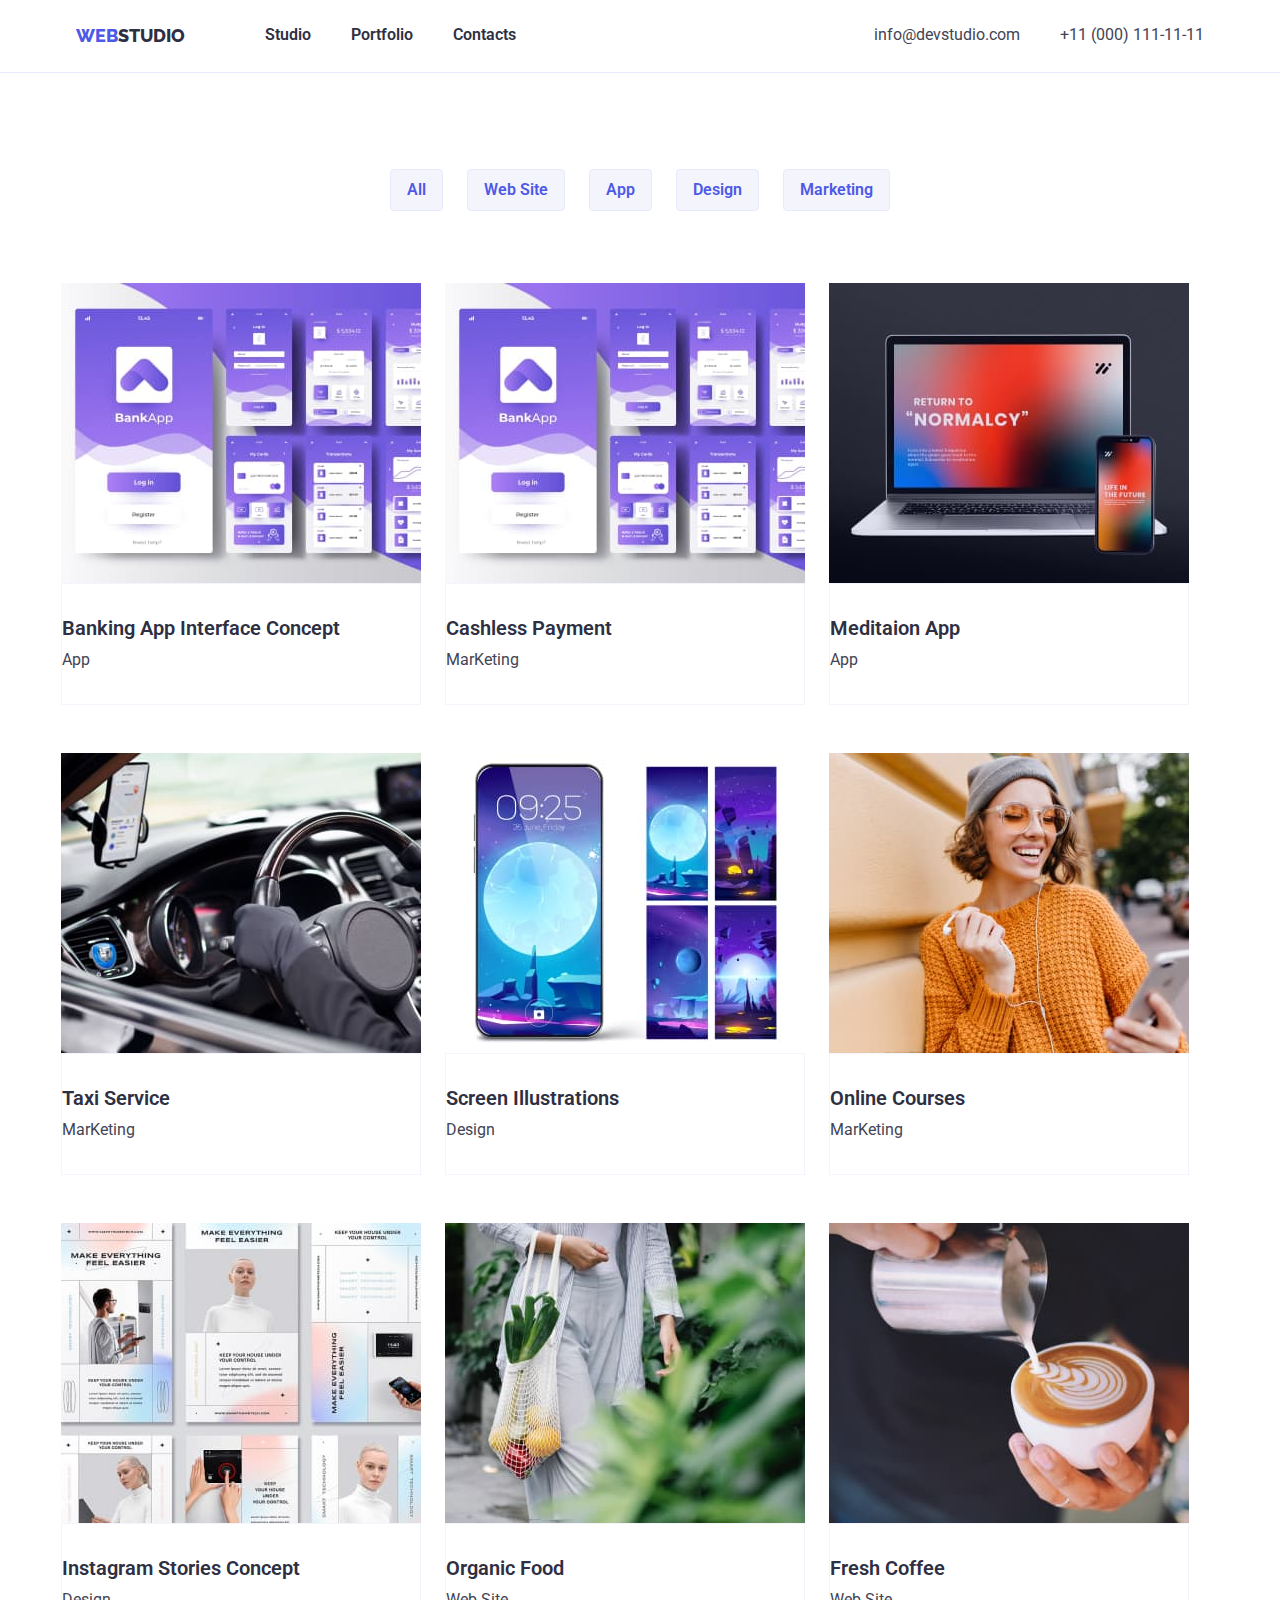
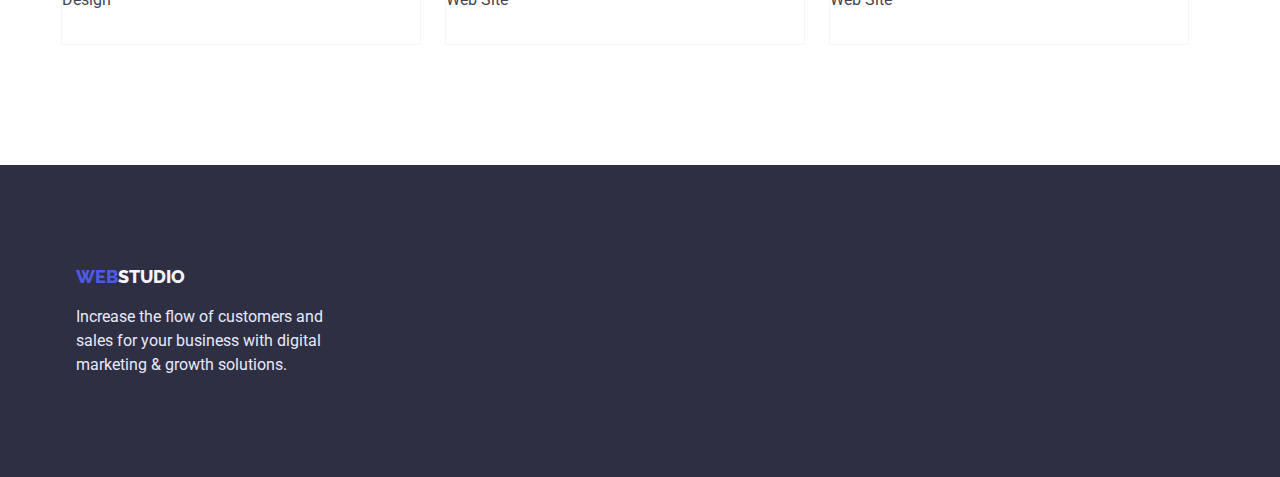
==== portfolio.html @ b28da917 "did homework 3" ====
<!DOCTYPE html>
<html lang="en">
<head>
    <meta charset="UTF-8">
    <meta http-equiv="X-UA-Compatible" content="IE=edge">
    <meta name="viewport" content="width=device-width, initial-scale=1.0">
    <title>Portfolio</title>
    <link href="https://fonts.googleapis.com/css2?family=Raleway:wght@700&family=Roboto:wght@400;500;700;900&display=swap" rel="stylesheet">
    <link rel="stylesheet" href="https://cdnjs.cloudflare.com/ajax/libs/modern-normalize/1.1.0/modern-normalize.min.css">
    <link rel="stylesheet" href="./css/styles.css">
</head>
<body>
<!-- Header -->
<header>
    <div class="container">
        <a class="logo" href=""><span class="logo-first-word">web</span><span class="logo-second-word">studio</span></a>
    <nav>
        <ul class="nav-list">
            <li><a class="nav-list-link" href="./index.html">Studio</a></li>
            <li><a class="nav-list-link portfolio-nav" href="./portfolio.html">Portfolio</a></li>
            <li><a class="nav-list-link" href="">Contacts</a></li>
        </ul>
    </nav>
    <ul class="contacts">
        <li><a class="contact mail" href="mailto:info@devstudio.com">info@devstudio.com</a></li>
        <li><a class="contact" href="tel:+110001111111">+11 (000) 111-11-11</a></li>
    </ul>
    </div>
</header>
<main>
    <!-- Section -->
    <section class="portfolio">
        <div class="container">
        <h1 class="title-portfolio">Portfolio of our work</h1>
        <!-- Filter -->
        <ul class="filter-list">
            <li><form><button class="filter-button" type="button">All</button></form></li>
            <li><form><button class="filter-button" type="button">Web Site</button></form></li>
            <li><form><button class="filter-button" type="button">App</button></form></li>
            <li><form><button class="filter-button" type="button">Design</button></form></li>
            <li><form><button class="filter-button" type="button">Marketing</button></form></li>
        </ul>
        </div>
        <!-- Project Cards -->
        <div class="container">
        <ul class="project-cards-list">
            <li>
                <a class="project-card" href=""><img src="./images/Project-Card-1.jpg" alt="App" width="360" height="300"></a>
                <div class="buttom-part-card">
                <h2 class="project-title">Banking App Interface Concept</h2>
                <p class="project-type">App</p>
                </div>
            </li>
            <li>
                <a class="project-card" href=""><img src="./images/Project-Card-1.jpg" alt="MarKeting" width="360" height="300"></a>
                <div class="buttom-part-card">
                <h2 class="project-title">Cashless Payment</h2>
                <p class="project-type">MarKeting</p>
                </div>
            </li>
            <li>
                <a class="project-card" href=""><img src="./images/Project-Card-3.jpg" alt="App" width="360" height="300"></a>
                <div class="buttom-part-card">
                <h2 class="project-title">Meditaion App</h2>
                <p class="project-type">App</p>
                </div>
            </li>
            <li>
                <a class="project-card" href=""><img src="./images/Project-Card-4.jpg" alt="MarKeting" width="360" height="300"></a>
                <div class="buttom-part-card">
                <h2 class="project-title">Taxi Service</h2>
                <p class="project-type">MarKeting</p>
                </div>
            </li>
            <li>
                <a class="project-card" href=""><img src="./images/Project-Card-5.jpg" alt="Design" width="360" height="300"></a>
                <div class="buttom-part-card">
                <h2 class="project-title">Screen Illustrations</h2>
                <p class="project-type">Design</p>
                </div>
            </li>
            <li>
                <a class="project-card" href=""><img src="./images/Project-Card-6.jpg" alt="MarKeting" width="360" height="300"></a>
                <div class="buttom-part-card">
                <h2 class="project-title">Online Courses</h2>
                <p class="project-type">MarKeting</p>
                </div>
            </li>
            <li>
                <a class="project-card" href=""><img src="./images/Project-Card-7.jpg" alt="Design" width="360" height="300"></a>
                <div class="buttom-part-card">
                <h2 class="project-title">Instagram Stories Concept</h2>
                <p class="project-type">Design</p>
                </div>
            </li>
            <li>
                <a class="project-card" href=""><img src="./images/Project-Card-8.jpg" alt="Web Site" width="360" height="300"></a>
                <div class="buttom-part-card">
                <h2 class="project-title">Organic Food</h2>
                <p class="project-type">Web Site</p>
                </div>
            </li>
            <li>
                <a class="project-card" href=""><img src="./images/Project-Card-9.jpg" alt="Web Site" width="360" height="300"></a>
                <div class="buttom-part-card">
                <h2 class="project-title">Fresh Coffee</h2>
                <p class="project-type">Web Site</p>
                </div>
            </li>
        </ul>
        </div>
    </section>
</main>
<!-- Footer -->
<footer class="footer">
    <div class="container">
    <a class="logo" href=""><span class="logo-first-word">web</span><span class="logo-second-word-footer">studio</span></a>
    <p class="text-footer"> 
        Increase the flow of customers and sales for your business with digital marketing & growth solutions.
    </p>
    </div>
</footer>
</body>
</html>
---- css/styles.css ----
*,
*::before,
*::after {
    box-sizing: inherit;
}

:root {
--primary-text-color: #434455;
--title-text-color: #2E2F42;
--accent-color: #4D5AE5;
--primary-background-color:#FFFFFF;
--secondary-background-color: #2E2F42;
--primary-color-button: #FFFFFF;
}
body {
margin: 0;
background-color: var(--primary-background-color);
color: var(--primary-text-color);
font-family: Roboto, sans-serif;
font-weight: 400;
}
img {
    display: block;
}
h1, h2, h3, p {
    margin: 0;
}
ul {
    padding: 0;
    margin: 0;
}
.container {
width: 1158px;
margin-left: auto;
margin-right: auto;
padding-left: 15px;
padding-right: 15px;
}
header {
border-bottom: 1px solid #E7E9FC;
}
header .container {
display: flex;
flex-direction: main-start;
padding-top: 24px;
padding-bottom: 24px;
}
section {
padding-top: 120px;
padding-bottom: 120px;
}
.footer .logo {
margin-bottom: 16px;
}
.logo {
font-family: Raleway;
font-style: normal;
font-weight: 800;
font-size: 18px;
line-height: 1.33;
text-transform: uppercase;
text-decoration: none;
display: inline-block;
margin-left: 15px;
}
.logo-first-word {
color: var(--accent-color);
}
.logo-second-word {
color: var(--title-text-color);
}
.logo-second-word-footer {
color: #F4F4FD;
}
.nav-list {
list-style-type: none;
font-family: Roboto;
font-weight: 600;
display: flex;
margin-left: 80px;

}
.nav-list-link {
text-decoration: none;
color: var(--title-text-color);
font-size: 16px;
line-height: 1.33;
}
.portfolio-nav {
padding-left: 40px;
padding-right: 40px;
}
.nav-list-link:hover {
color: var(--primary-text-color);
}
.nav-list-link:focus {
color:var(--accent-color) ;
}
.contacts {
list-style-type: none;
display: flex;
margin-left: auto;
margin-right: 15px;
}
.mail {
margin-right: 40px;
}
.contact {
color: var(--primary-text-color);
font-size: 16px;
line-height: 1.33;
text-decoration: none;
}
.contact-block {
display: inline-flexbox;
}
.hero .container {
margin-left: auto;
margin-right: auto;
}
.hero {
background-color: var(--secondary-background-color);
text-align: center;
}
.hero-title {
font-size: 56px;
line-height: 1.07;
font-weight: 600;
color: #FFFFFF;
margin: 0 auto 48px auto;
width: 492px;
}
.button-order {
font-family: Roboto, san-serif;
font-weight: 600;
font-size: 16px;
line-height: 1.19;
color: var(--primary-color-button);
background-color: #4D5AE5;
cursor: pointer;

padding: 16px 32px;
width: 106px;
border: 1em transparent ;
border-radius: 4px;
}
.button-order:focus {
background-color: #404BBF;
}
.works {
padding-top: 0;
padding-bottom: 120px;
}
.title-advantages {
display: none;
}
.title-advantages-list {
list-style-type: none;
display: flex;
gap: 24px;
}
.subtitle-advantages {
color: var(--title-text-color);
font-size: 20px;
line-height: 1.2;
font-weight: 600;
margin-bottom: 8px;
width: 264px;
}
.subtitle-advantages-text{
font-size: 16px;
line-height: 1.5;
max-width: 264px;
}
.title-works,
.title-team {
color: var(--title-text-color);
font-weight: 600;
font-size: 36px;
line-height: 1.11;

padding-bottom: 72px;
text-align: center;
}
.title-works-list {
list-style-type: none;
display: flex;
gap: 24px;
}
.title-team-list {
list-style-type: none;
display: flex;
gap: 24px;
}
.title-team-name {
color: var(--title-text-color);
font-weight: 600;
font-size: 20px;
line-height: 1.2;
text-align: center;
padding-bottom: 8px;
}
.job-title {
font-size: 16px;
line-height: 1.5;
text-align: center;
}
.bottom-part {
padding: 16px 32px;
}
.footer {
background-color: var(--secondary-background-color);
}
.footer .container {
padding: 100px 0;
}
.text-footer {
color: #E7E9FC;
font-size: 16px;
line-height: 1.5;
margin-left: 15px;
width: 264px;
}
.portfolio {
padding-top: 96px;
}
.title-portfolio {
display: none;
}
.filter-list {
list-style-type: none;
font-weight: 600;
}
ul.filter-list{
display: flex;
margin-bottom: 72px;
gap: 24px;
justify-content: center;
}
.filter-button {
color: var(--accent-color);
background-color: #F4F4FD;
border: 1px solid #E7E9FC;
border-radius: 4px;
font-weight: 600;
font-size: 16px;
line-height: 1.5;
cursor: pointer;
padding: 8px 16px;
}
.filter-button:focus {
color: var(--primary-color-button);
background-color: var(--accent-color);
}
.project-cards-list {
list-style-type: none;
display: flex;
flex-wrap: wrap;
row-gap: 48px;
column-gap: 24px;
padding: 0;
margin: 0;
flex-basis: calc((100%-48px)/3);
}
.project-title {
color: var(--title-text-color);
font-weight: 600;
font-size: 20px;
line-height: 1.2;
padding-bottom: 8px;
}
.project-type {
font-size: 16px;
line-height: 1.5;
}
.buttom-part-card {
padding: 32px 0 32px 0;
border: 0.5px solid #F4F4FD;
}
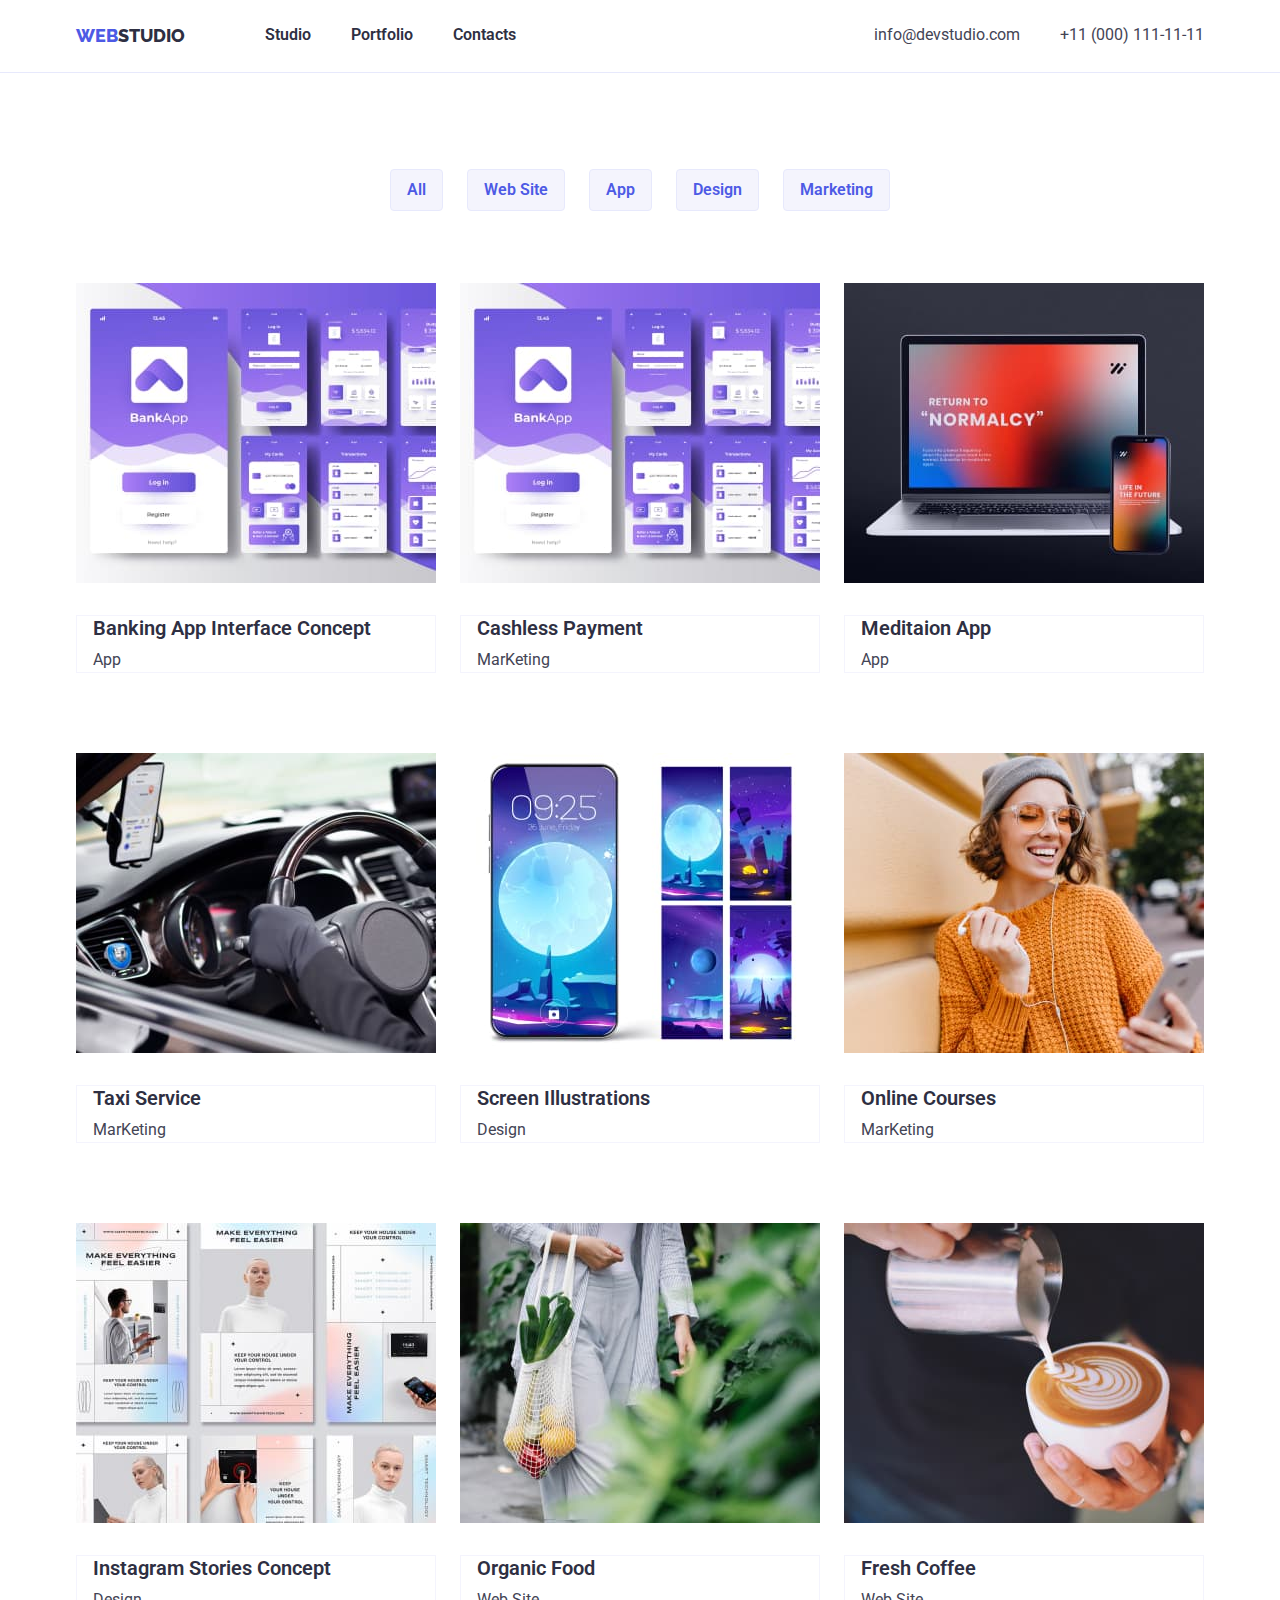
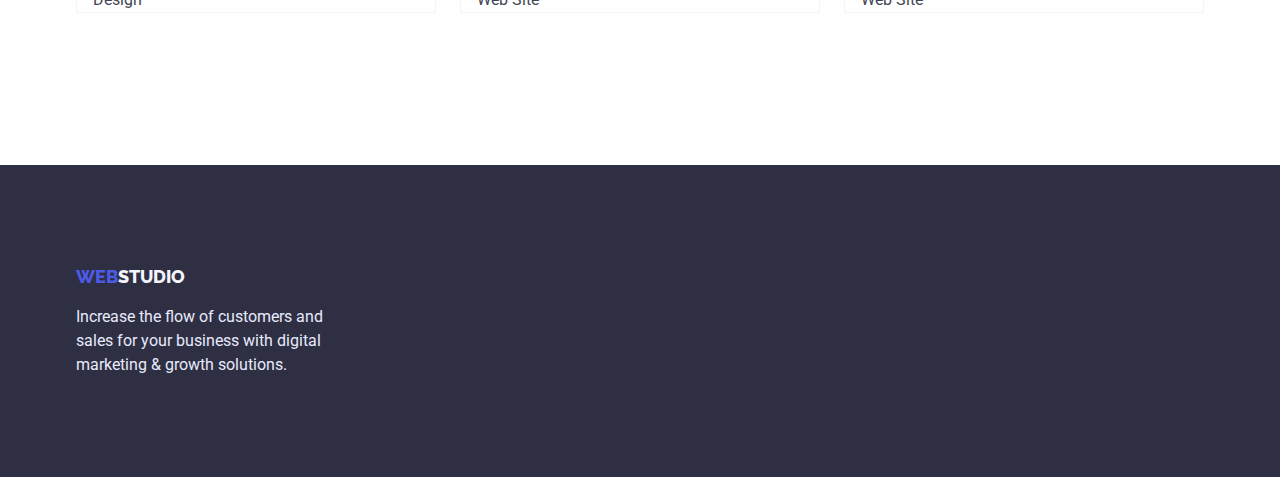
==== commit 85fdb0be: "fixed bugs homework 3" ====
--- a/portfolio.html
+++ b/portfolio.html
@@ -29,9 +29,9 @@
 </header>
 <main>
     <!-- Section -->
-    <section class="portfolio">
+    <section class="section portfolio">
         <div class="container">
-        <h1 class="title-portfolio">Portfolio of our work</h1>
+        <h1 class="visually-hidden">Portfolio of our work</h1>
         <!-- Filter -->
         <ul class="filter-list">
             <li><form><button class="filter-button" type="button">All</button></form></li>
--- a/css/styles.css
+++ b/css/styles.css
@@ -1,8 +1,3 @@
-*,
-*::before,
-*::after {
-    box-sizing: inherit;
-}
 
 :root {
 --primary-text-color: #434455;
@@ -29,6 +24,18 @@
     padding: 0;
     margin: 0;
 }
+.visually-hidden {
+position: absolute;
+white-space: nowrap;
+width: 1px;
+height: 1px;
+overflow: hidden;
+border: 0;
+padding: 0;
+clip: rect(0 0 0 0);
+clip-path: inset(50%);
+margin: -1px;
+}
 .container {
 width: 1158px;
 margin-left: auto;
@@ -45,7 +52,7 @@
 padding-top: 24px;
 padding-bottom: 24px;
 }
-section {
+.section {
 padding-top: 120px;
 padding-bottom: 120px;
 }
@@ -61,7 +68,7 @@
 text-transform: uppercase;
 text-decoration: none;
 display: inline-block;
-margin-left: 15px;
+
 }
 .logo-first-word {
 color: var(--accent-color);
@@ -78,7 +85,9 @@
 font-weight: 600;
 display: flex;
 margin-left: 80px;
-
+}
+.nav-list :not(:last-child) {
+margin-right: 40px;
 }
 .nav-list-link {
 text-decoration: none;
@@ -86,10 +95,7 @@
 font-size: 16px;
 line-height: 1.33;
 }
-.portfolio-nav {
-padding-left: 40px;
-padding-right: 40px;
-}
+
 .nav-list-link:hover {
 color: var(--primary-text-color);
 }
@@ -100,11 +106,11 @@
 list-style-type: none;
 display: flex;
 margin-left: auto;
-margin-right: 15px;
-}
-.mail {
+}
+.contacts :not(:last-child) {
 margin-right: 40px;
 }
+
 .contact {
 color: var(--primary-text-color);
 font-size: 16px;
@@ -140,7 +146,6 @@
 cursor: pointer;
 
 padding: 16px 32px;
-width: 106px;
 border: 1em transparent ;
 border-radius: 4px;
 }
@@ -151,9 +156,6 @@
 padding-top: 0;
 padding-bottom: 120px;
 }
-.title-advantages {
-display: none;
-}
 .title-advantages-list {
 list-style-type: none;
 display: flex;
@@ -179,13 +181,16 @@
 font-size: 36px;
 line-height: 1.11;
 
-padding-bottom: 72px;
+margin-bottom: 72px;
 text-align: center;
 }
 .title-works-list {
 list-style-type: none;
 display: flex;
 gap: 24px;
+}
+.our-team {
+background-color: #F4F4FD;
 }
 .title-team-list {
 list-style-type: none;
@@ -198,7 +203,7 @@
 font-size: 20px;
 line-height: 1.2;
 text-align: center;
-padding-bottom: 8px;
+margin-bottom: 8px;
 }
 .job-title {
 font-size: 16px;
@@ -210,23 +215,20 @@
 }
 .footer {
 background-color: var(--secondary-background-color);
-}
-.footer .container {
-padding: 100px 0;
-}
+padding-top: 100px;
+padding-bottom: 100px;
+}
+
 .text-footer {
 color: #E7E9FC;
 font-size: 16px;
 line-height: 1.5;
-margin-left: 15px;
 width: 264px;
 }
 .portfolio {
 padding-top: 96px;
 }
-.title-portfolio {
-display: none;
-}
+
 .filter-list {
 list-style-type: none;
 font-weight: 600;
@@ -274,6 +276,9 @@
 line-height: 1.5;
 }
 .buttom-part-card {
-padding: 32px 0 32px 0;
+padding-right:0;
+padding-left: 16px;
 border: 0.5px solid #F4F4FD;
-}
+margin-top: 32px;
+margin-bottom: 32px;
+}
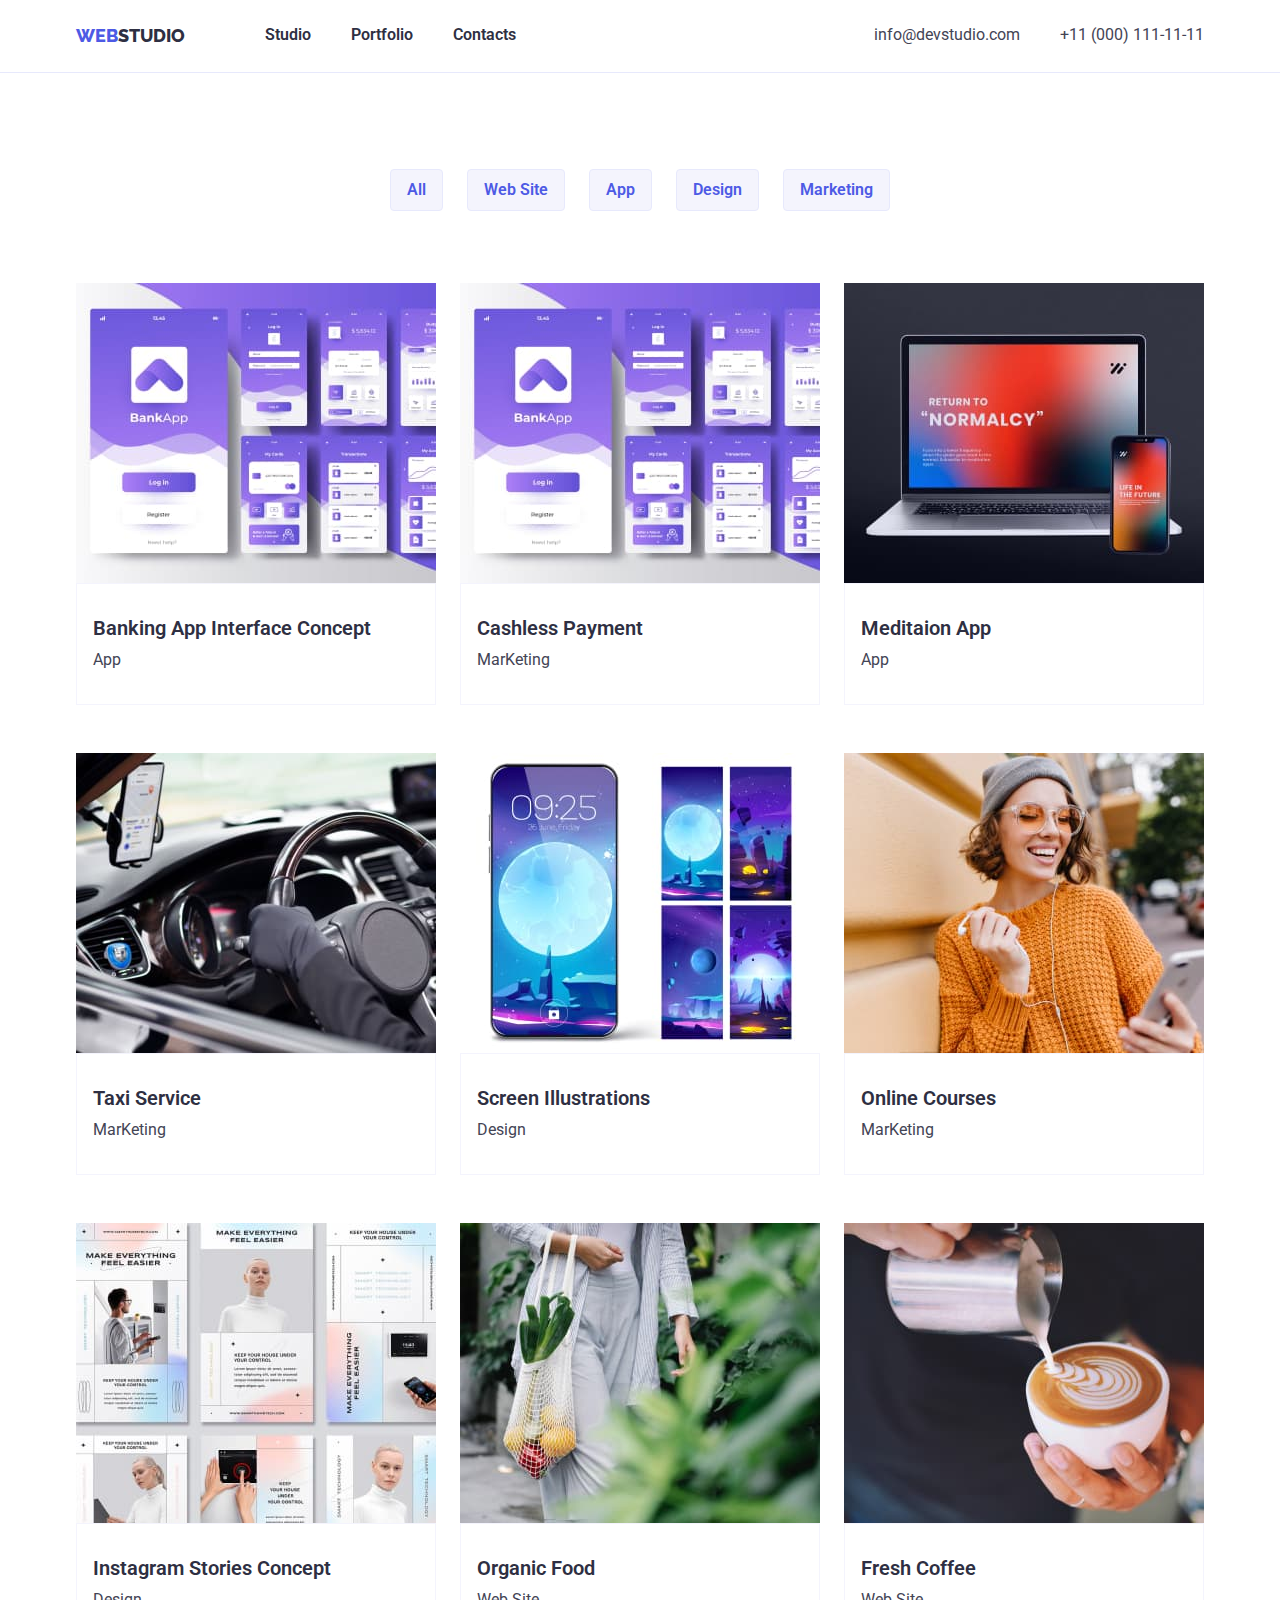
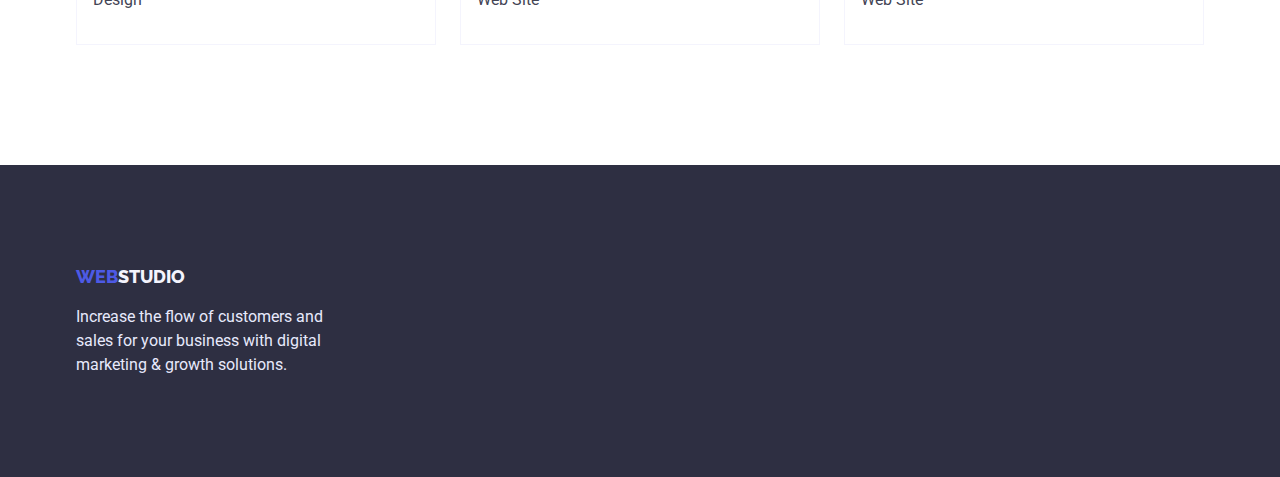
==== commit 41984514: "fixed bugs part 2" ====
--- a/portfolio.html
+++ b/portfolio.html
@@ -40,9 +40,7 @@
             <li><form><button class="filter-button" type="button">Design</button></form></li>
             <li><form><button class="filter-button" type="button">Marketing</button></form></li>
         </ul>
-        </div>
         <!-- Project Cards -->
-        <div class="container">
         <ul class="project-cards-list">
             <li>
                 <a class="project-card" href=""><img src="./images/Project-Card-1.jpg" alt="App" width="360" height="300"></a>
--- a/css/styles.css
+++ b/css/styles.css
@@ -124,6 +124,10 @@
 margin-left: auto;
 margin-right: auto;
 }
+.section.hero {
+padding-top: 192px;
+padding-bottom: 192px;
+}
 .hero {
 background-color: var(--secondary-background-color);
 text-align: center;
@@ -211,7 +215,7 @@
 text-align: center;
 }
 .bottom-part {
-padding: 16px 32px;
+padding: 32px 16px;
 }
 .footer {
 background-color: var(--secondary-background-color);
@@ -232,6 +236,7 @@
 .filter-list {
 list-style-type: none;
 font-weight: 600;
+margin-bottom: 72px;
 }
 ul.filter-list{
 display: flex;
@@ -279,6 +284,6 @@
 padding-right:0;
 padding-left: 16px;
 border: 0.5px solid #F4F4FD;
-margin-top: 32px;
-margin-bottom: 32px;
-}
+padding-top: 32px;
+padding-bottom: 32px;
+}
